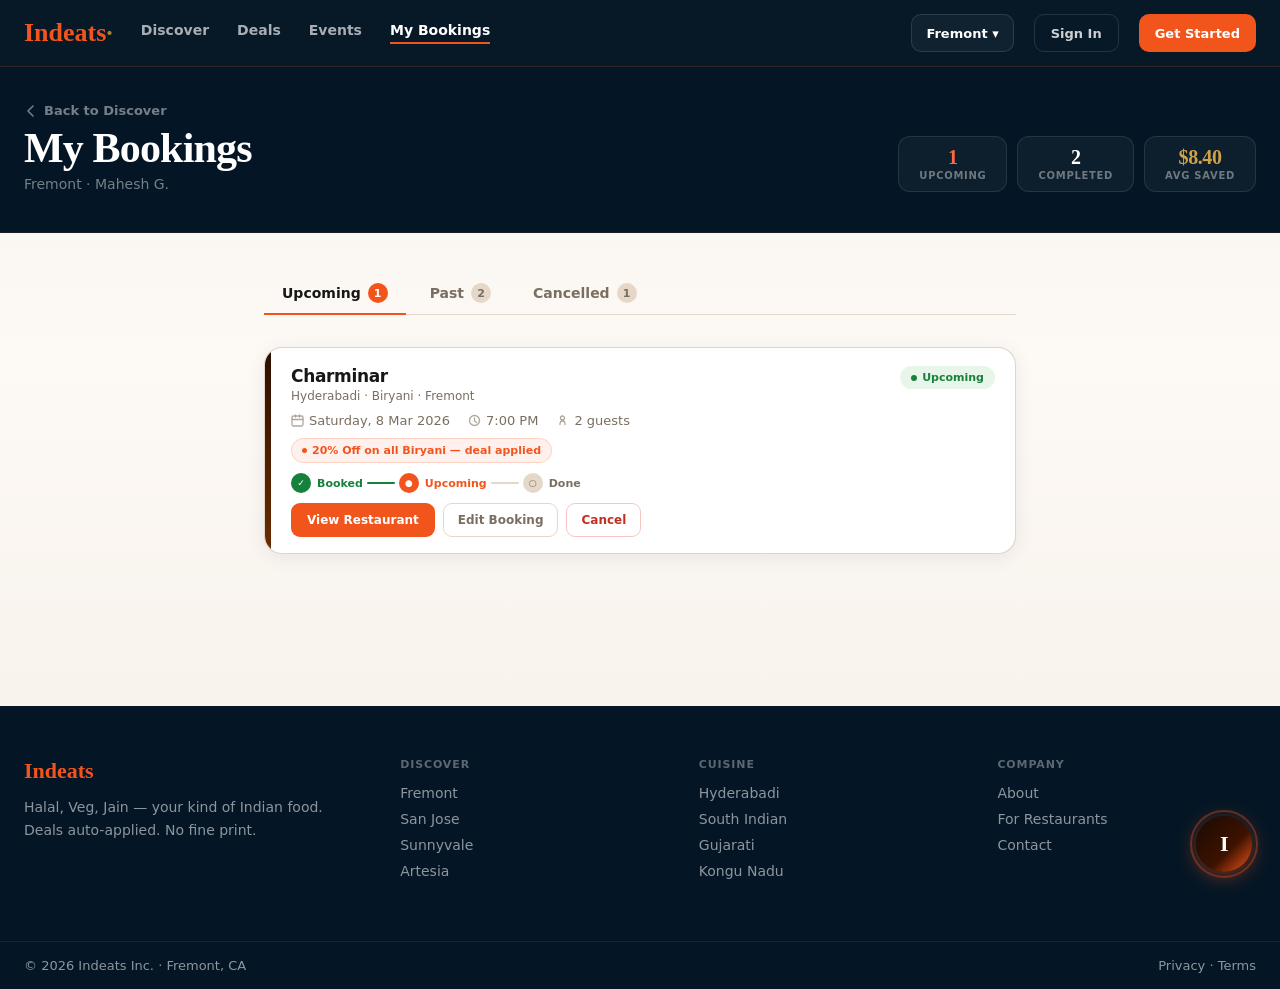
==== bookings.html @ 3383fc6b "Add files via upload" ====
<!doctype html>
<html lang="en">
<head>
<meta charset="utf-8">
<meta name="viewport" content="width=device-width, initial-scale=1">
<title>Indeats — My Bookings</title>
<style>

/* =============================================
   INDEATS DESIGN SYSTEM
   ============================================= */

:root {
  --bg:       #f6f1ea;
  --surface:  #ffffff;
  --text:     #171717;
  --muted:    #7a6e60;
  --line:     #e6d8c8;
  --nav:      #071827;
  --accent:   #f2551c;
  --accent2:  #ff6a3d;

  --card-radius: 18px;
  --card-shadow: 0 4px 20px rgba(17,24,39,.07);
  --card-shadow-hover: 0 10px 32px rgba(17,24,39,.11);

  --font-sans: Inter, ui-sans-serif, system-ui, -apple-system, sans-serif;
  --font-serif: Georgia, "Times New Roman", serif;
}

*, *::before, *::after { box-sizing: border-box; margin: 0; padding: 0; }
html, body {
  font-family: var(--font-sans);
  background: var(--bg);
  background-image: linear-gradient(180deg, #f6f1ea 0%, #fdf9f5 40%, #f9f4ee 70%, #f6f1ea 100%);
  background-attachment: fixed;
  color: var(--text);
  -webkit-font-smoothing: antialiased;
}
a { text-decoration: none; color: inherit; }
.wrap { max-width: 1320px; margin: 0 auto; padding: 0 24px; }
.wrap-narrow { max-width: 800px; margin: 0 auto; padding: 0 24px; }

/* =============================================
   NAV
   ============================================= */

.nav {
  position: sticky;
  top: 0;
  z-index: 100;
  background: var(--nav);
  border-bottom: 1px solid rgba(242,85,28,.2);
}
.nav-top {
  display: flex;
  align-items: center;
  gap: 20px;
  padding: 14px 24px;
}
.nav-tabs {
  display: flex;
  align-items: center;
  gap: 28px;
  flex-shrink: 0;
}
.brand {
  font-family: var(--font-serif);
  font-size: 26px;
  font-weight: 700;
  color: var(--accent);
  margin-right: 8px;
}
.brand-dot { color: #ad7f2d; }
.nav-links { display: flex; gap: 28px; align-items: center; }
.nav-link {
  color: rgba(255,255,255,.65);
  font-weight: 600;
  font-size: 14px;
  padding-bottom: 4px;
  border-bottom: 2px solid transparent;
  transition: color .15s;
}
.nav-link.active { color: #fff; border-bottom-color: var(--accent); }
.nav-spacer { flex: 1; }
.nav-city {
  border: 1px solid rgba(255,255,255,.12);
  background: rgba(255,255,255,.04);
  color: #fff;
  height: 38px;
  border-radius: 10px;
  padding: 0 14px;
  display: inline-flex;
  align-items: center;
  font-weight: 600;
  font-size: 13px;
  gap: 6px;
  cursor: pointer;
}
.nav-btn {
  height: 38px;
  border-radius: 10px;
  padding: 0 16px;
  display: inline-flex;
  align-items: center;
  justify-content: center;
  font-weight: 700;
  font-size: 13px;
  cursor: pointer;
}
.nav-btn.ghost {
  border: 1px solid rgba(255,255,255,.12);
  background: transparent;
  color: rgba(255,255,255,.8);
}
.nav-btn.primary { background: var(--accent); color: #fff; border: none; }

/* =============================================
   PAGE HEADER
   ============================================= */

.page-header {
  background: #041625;
  padding: 36px 24px 40px;
  border-bottom: 1px solid rgba(242,85,28,.1);
}
.page-header-inner {
  max-width: 1320px;
  margin: 0 auto;
  display: flex;
  align-items: flex-end;
  justify-content: space-between;
  gap: 20px;
  flex-wrap: wrap;
}
.page-header-left { display: flex; flex-direction: column; gap: 6px; }
.page-header-back {
  display: inline-flex;
  align-items: center;
  gap: 6px;
  font-size: 13px;
  font-weight: 600;
  color: rgba(255,255,255,.45);
  transition: color .15s;
  margin-bottom: 4px;
}
.page-header-back:hover { color: rgba(255,255,255,.8); }
.page-header-back svg { flex-shrink: 0; }
.page-header-title {
  font-family: var(--font-serif);
  font-size: 42px;
  font-weight: 700;
  color: #fff;
  line-height: .96;
  letter-spacing: -.02em;
}
.page-header-sub {
  font-size: 14px;
  color: rgba(255,255,255,.45);
  font-weight: 500;
  margin-top: 2px;
}

/* Header summary pills */
.page-header-pills {
  display: flex;
  gap: 10px;
  flex-wrap: wrap;
  align-items: center;
}
.header-pill {
  display: flex;
  flex-direction: column;
  align-items: center;
  padding: 10px 20px;
  border: 1px solid rgba(255,255,255,.1);
  border-radius: 12px;
  background: rgba(255,255,255,.04);
  gap: 3px;
  min-width: 80px;
}
.header-pill-value {
  font-size: 20px;
  font-weight: 800;
  font-family: var(--font-serif);
  color: #fff;
  line-height: 1;
  letter-spacing: -.02em;
}
.header-pill-value.accent { color: var(--accent2); }
.header-pill-value.gold   { color: #d2a145; }
.header-pill-label {
  font-size: 10px;
  font-weight: 700;
  color: rgba(255,255,255,.4);
  text-transform: uppercase;
  letter-spacing: .07em;
  white-space: nowrap;
}

/* =============================================
   PAGE BODY
   ============================================= */

.page-body { padding: 40px 0 80px; }

/* =============================================
   TAB BAR
   ============================================= */

.tab-bar {
  display: flex;
  align-items: center;
  gap: 6px;
  margin-bottom: 32px;
  border-bottom: 1px solid var(--line);
  padding-bottom: 0;
  max-width: 760px;
  width: 100%;
}
.tab-btn {
  display: inline-flex;
  align-items: center;
  gap: 7px;
  padding: 10px 18px;
  font-size: 14px;
  font-weight: 700;
  color: var(--muted);
  cursor: pointer;
  background: none;
  border: none;
  border-bottom: 2.5px solid transparent;
  font-family: var(--font-sans);
  transition: color .15s, border-color .15s;
  margin-bottom: -1px;
  white-space: nowrap;
}
.tab-btn:hover { color: var(--text); }
.tab-btn.active {
  color: var(--text);
  border-bottom-color: var(--accent);
}
.tab-count {
  display: inline-flex;
  align-items: center;
  justify-content: center;
  min-width: 20px;
  height: 20px;
  padding: 0 6px;
  background: var(--line);
  border-radius: 999px;
  font-size: 11px;
  font-weight: 800;
  color: var(--muted);
  line-height: 1;
}
.tab-btn.active .tab-count {
  background: var(--accent);
  color: #fff;
}

/* =============================================
   BOOKING CARD
   ============================================= */

.bookings-list {
  display: flex;
  flex-direction: column;
  gap: 14px;
  max-width: 760px;
  width: 100%;
}

.booking-card {
  display: flex;
  flex-direction: row;
  background: var(--surface);
  border: 1px solid rgba(221,205,188,.85);
  border-radius: var(--card-radius);
  overflow: hidden;
  box-shadow: var(--card-shadow);
  transition: box-shadow .2s ease;
}
.booking-card:hover { box-shadow: var(--card-shadow-hover); }

/* Left color identity strip */
.booking-identity {
  width: 6px;
  flex-shrink: 0;
}

/* Main content */
.booking-content {
  flex: 1;
  padding: 18px 20px 16px;
  display: flex;
  flex-direction: column;
  gap: 10px;
  min-width: 0;
}

/* Top row: name + status badge */
.booking-top {
  display: flex;
  align-items: flex-start;
  justify-content: space-between;
  gap: 12px;
}
.booking-name-block { display: flex; flex-direction: column; gap: 3px; min-width: 0; }
.booking-name {
  font-size: 17px;
  font-weight: 800;
  letter-spacing: -.02em;
  color: var(--text);
  white-space: nowrap;
  overflow: hidden;
  text-overflow: ellipsis;
}
.booking-cuisine {
  font-size: 12px;
  color: var(--muted);
  font-weight: 500;
}

.booking-status {
  display: inline-flex;
  align-items: center;
  gap: 5px;
  padding: 5px 11px;
  border-radius: 999px;
  font-size: 11px;
  font-weight: 700;
  white-space: nowrap;
  flex-shrink: 0;
}
.booking-status.upcoming  { background: #e8f5e9; color: #16803d; }
.booking-status.completed { background: #eef2ff; color: #3730a3; }
.booking-status.cancelled { background: #fde8e6; color: #c03020; }
.booking-status-dot {
  width: 6px;
  height: 6px;
  border-radius: 50%;
  flex-shrink: 0;
}
.upcoming  .booking-status-dot { background: #16803d; }
.completed .booking-status-dot { background: #3730a3; }
.cancelled .booking-status-dot { background: #c03020; }

/* Details row */
.booking-details {
  display: flex;
  align-items: center;
  gap: 18px;
  flex-wrap: wrap;
}
.booking-detail {
  display: flex;
  align-items: center;
  gap: 5px;
  font-size: 13px;
  color: var(--muted);
  font-weight: 500;
}
.booking-detail svg { flex-shrink: 0; opacity: .6; }

/* Deal applied badge */
.booking-deal {
  display: inline-flex;
  align-items: center;
  gap: 5px;
  padding: 5px 10px;
  background: rgba(242,85,28,.08);
  border: 1px solid rgba(242,85,28,.2);
  border-radius: 999px;
  font-size: 11px;
  font-weight: 700;
  color: var(--accent);
}
.booking-deal-dot {
  width: 5px;
  height: 5px;
  border-radius: 50%;
  background: var(--accent);
  flex-shrink: 0;
}

/* Progress tracker */
.booking-progress {
  display: flex;
  align-items: center;
  gap: 0;
}
.progress-step {
  display: flex;
  align-items: center;
  gap: 6px;
  font-size: 11px;
  font-weight: 700;
}
.progress-node {
  width: 20px;
  height: 20px;
  border-radius: 50%;
  display: flex;
  align-items: center;
  justify-content: center;
  flex-shrink: 0;
  font-size: 9px;
  font-weight: 800;
}
.progress-node.done  { background: #16803d; color: #fff; }
.progress-node.active { background: var(--accent); color: #fff; }
.progress-node.pending { background: var(--line); color: var(--muted); }
.progress-node.skipped { background: #fde8e6; color: #c03020; }
.progress-label { color: var(--muted); white-space: nowrap; }
.progress-label.done   { color: #16803d; }
.progress-label.active { color: var(--accent); font-weight: 800; }
.progress-label.skip   { color: #c03020; }
.progress-line {
  height: 2px;
  width: 28px;
  flex-shrink: 0;
  border-radius: 1px;
  margin: 0 4px;
}
.progress-line.done    { background: #16803d; }
.progress-line.pending { background: var(--line); }
.progress-line.skipped { background: #fde8e6; }

/* Action row */
.booking-actions {
  display: flex;
  align-items: center;
  gap: 8px;
  flex-wrap: wrap;
}
.btn-booking-primary {
  height: 34px;
  padding: 0 16px;
  background: var(--accent);
  color: #fff;
  border: none;
  border-radius: 9px;
  font-weight: 700;
  font-size: 12px;
  font-family: var(--font-sans);
  cursor: pointer;
  display: inline-flex;
  align-items: center;
  transition: background .15s;
  white-space: nowrap;
}
.btn-booking-primary:hover { background: var(--accent2); }
.btn-booking-ghost {
  height: 34px;
  padding: 0 14px;
  background: transparent;
  color: var(--muted);
  border: 1px solid var(--line);
  border-radius: 9px;
  font-weight: 600;
  font-size: 12px;
  font-family: var(--font-sans);
  cursor: pointer;
  display: inline-flex;
  align-items: center;
  transition: border-color .15s, color .15s;
  white-space: nowrap;
}
.btn-booking-ghost:hover { border-color: #c0a88c; color: var(--text); }
.btn-booking-danger {
  height: 34px;
  padding: 0 14px;
  background: transparent;
  color: #c03020;
  border: 1px solid #f5c6c0;
  border-radius: 9px;
  font-weight: 600;
  font-size: 12px;
  font-family: var(--font-sans);
  cursor: pointer;
  display: inline-flex;
  align-items: center;
  transition: background .15s, border-color .15s;
  white-space: nowrap;
}
.btn-booking-danger:hover { background: #fde8e6; border-color: #f09080; }

/* =============================================
   EMPTY STATE
   ============================================= */

.empty-state {
  display: none;
  flex-direction: column;
  align-items: center;
  text-align: center;
  padding: 80px 24px;
  gap: 16px;
}
.empty-state.visible { display: flex; }
.empty-bowl {
  width: 72px;
  height: 72px;
  border-radius: 50%;
  background: var(--line);
  display: flex;
  align-items: center;
  justify-content: center;
  margin-bottom: 4px;
}
.empty-title {
  font-family: var(--font-serif);
  font-size: 22px;
  color: var(--text);
  font-weight: 700;
}
.empty-sub {
  font-size: 14px;
  color: var(--muted);
  max-width: 360px;
  line-height: 1.6;
}
.empty-actions {
  display: flex;
  gap: 10px;
  flex-wrap: wrap;
  justify-content: center;
  margin-top: 8px;
}
.btn-empty-primary {
  height: 40px;
  padding: 0 20px;
  background: var(--accent);
  color: #fff;
  border: none;
  border-radius: 10px;
  font-weight: 700;
  font-size: 13px;
  font-family: var(--font-sans);
  cursor: pointer;
  transition: background .15s;
}
.btn-empty-primary:hover { background: var(--accent2); }
.btn-empty-ghost {
  height: 40px;
  padding: 0 18px;
  background: transparent;
  color: var(--muted);
  border: 1px solid var(--line);
  border-radius: 10px;
  font-weight: 600;
  font-size: 13px;
  font-family: var(--font-sans);
  cursor: pointer;
  transition: border-color .15s, color .15s;
}
.btn-empty-ghost:hover { border-color: #c0a88c; color: var(--text); }

/* =============================================
   FOOTER
   ============================================= */

.footer {
  background: #041625;
  color: rgba(255,255,255,.55);
  margin-top: 72px;
}
.footer-top {
  display: grid;
  grid-template-columns: 1.3fr 1fr 1fr 1fr;
  gap: 40px;
  padding: 52px 24px;
}
.footer-brand {
  font-family: var(--font-serif);
  color: var(--accent);
  font-size: 22px;
  font-weight: 700;
  margin-bottom: 12px;
}
.footer-tagline { font-size: 14px; line-height: 1.6; }
.footer-head {
  font-size: 11px;
  text-transform: uppercase;
  letter-spacing: .08em;
  color: rgba(255,255,255,.35);
  font-weight: 700;
  margin-bottom: 14px;
}
.footer-link { display: block; margin-bottom: 10px; font-size: 14px; transition: color .15s; }
.footer-link:hover { color: rgba(255,255,255,.85); }
.footer-bottom {
  border-top: 1px solid rgba(255,255,255,.07);
  padding: 16px 24px;
  display: flex;
  justify-content: space-between;
  font-size: 13px;
}

/* =============================================
   RESPONSIVE
   ============================================= */

@media (max-width: 760px) {
  /* Mobile nav — 2 rows */
  .nav-top {
    flex-wrap: wrap;
    padding: 10px 16px 0;
    gap: 8px;
  }
  .nav-tabs {
    order: 99;
    width: 100%;
    justify-content: space-around;
    gap: 0;
    border-top: 1px solid rgba(255,255,255,.08);
    padding: 0;
    margin-top: 2px;
  }
  .nav-link {
    flex: 1;
    text-align: center;
    padding: 10px 2px;
    font-size: 11px;
    white-space: nowrap;
    border-bottom: 2px solid transparent;
  }
  .nav-link.active { border-bottom-color: var(--accent); }
  .nav-spacer { flex: 1; }
  .brand { font-size: 20px; }
  .nav-btn.ghost { padding: 6px 10px; font-size: 12px; }
  .nav-btn.primary { padding: 6px 10px; font-size: 12px; }
  .nav-city { font-size: 12px; padding: 6px 10px; }

  .nav-links { display: none; }
  .footer-top { grid-template-columns: 1fr 1fr; gap: 28px; }
  .page-header-inner { flex-direction: column; align-items: flex-start; }
  .page-header-pills { width: 100%; }
  .booking-details { gap: 10px; }
  .page-header-title { font-size: 32px; }
}

</style>
</head>
<body>

<!-- NAV -->
<nav class="nav">
  <div class="nav-top">
    <a class="brand" href="index.html">Indeats<span class="brand-dot">·</span></a>
    <div class="nav-tabs">
      <a class="nav-link" href="index.html">Discover</a>
      <a class="nav-link" href="deals.html">Deals</a>
      <a class="nav-link" href="events.html">Events</a>
      <a class="nav-link active" href="bookings.html">My Bookings</a>
    </div>
    <div class="nav-spacer"></div>
    <a class="nav-city">Fremont ▾</a>
    <a class="nav-btn ghost" href="bookings.html">Sign In</a>
    <a class="nav-btn primary" href="bookings.html">Get Started</a>
  </div>
</nav>

<!-- PAGE HEADER -->
<div class="page-header">
  <div class="page-header-inner">
    <div class="page-header-left">
      <a href="index.html" class="page-header-back">
        <svg width="14" height="14" viewBox="0 0 14 14" fill="none"><path d="M9 2L4 7l5 5" stroke="currentColor" stroke-width="1.6" stroke-linecap="round" stroke-linejoin="round"/></svg>
        Back to Discover
      </a>
      <div class="page-header-title">My Bookings</div>
      <div class="page-header-sub">Fremont · Mahesh G.</div>
    </div>
    <div class="page-header-pills">
      <div class="header-pill">
        <span class="header-pill-value accent">1</span>
        <span class="header-pill-label">Upcoming</span>
      </div>
      <div class="header-pill">
        <span class="header-pill-value">2</span>
        <span class="header-pill-label">Completed</span>
      </div>
      <div class="header-pill">
        <span class="header-pill-value gold">$8.40</span>
        <span class="header-pill-label">Avg saved</span>
      </div>
    </div>
  </div>
</div>

<!-- PAGE BODY -->
<section class="page-body">
  <div class="wrap-narrow">

    <!-- TAB BAR -->
    <div class="tab-bar">
      <button class="tab-btn active" data-tab="upcoming">
        Upcoming <span class="tab-count">1</span>
      </button>
      <button class="tab-btn" data-tab="past">
        Past <span class="tab-count">2</span>
      </button>
      <button class="tab-btn" data-tab="cancelled">
        Cancelled <span class="tab-count">1</span>
      </button>
    </div>

    <!-- UPCOMING TAB -->
    <div class="tab-panel" id="tab-upcoming">
      <div class="bookings-list">

        <div class="booking-card">
          <div class="booking-identity" style="background: linear-gradient(180deg,#2a0e00,#6b2d00);"></div>
          <div class="booking-content">
            <div class="booking-top">
              <div class="booking-name-block">
                <span class="booking-name">Charminar</span>
                <span class="booking-cuisine">Hyderabadi · Biryani · Fremont</span>
              </div>
              <span class="booking-status upcoming">
                <span class="booking-status-dot"></span>
                Upcoming
              </span>
            </div>
            <div class="booking-details">
              <span class="booking-detail">
                <svg width="13" height="13" viewBox="0 0 13 13" fill="none"><rect x="1" y="2" width="11" height="10" rx="1.5" stroke="currentColor" stroke-width="1.3"/><path d="M4.5 1v2M8.5 1v2M1 5.5h11" stroke="currentColor" stroke-width="1.3" stroke-linecap="round"/></svg>
                Saturday, 8 Mar 2026
              </span>
              <span class="booking-detail">
                <svg width="13" height="13" viewBox="0 0 13 13" fill="none"><circle cx="6.5" cy="6.5" r="5" stroke="currentColor" stroke-width="1.3"/><path d="M6.5 4v3l2 1.5" stroke="currentColor" stroke-width="1.3" stroke-linecap="round"/></svg>
                7:00 PM
              </span>
              <span class="booking-detail">
                <svg width="13" height="13" viewBox="0 0 13 13" fill="none"><path d="M9 10.5C9 8.57 7.93 7 6.5 7S4 8.57 4 10.5M6.5 6a2 2 0 100-4 2 2 0 000 4z" stroke="currentColor" stroke-width="1.3" stroke-linecap="round"/></svg>
                2 guests
              </span>
            </div>
            <div>
              <span class="booking-deal">
                <span class="booking-deal-dot"></span>
                20% Off on all Biryani — deal applied
              </span>
            </div>
            <div class="booking-progress">
              <div class="progress-step">
                <div class="progress-node done">&#10003;</div>
                <span class="progress-label done">Booked</span>
              </div>
              <div class="progress-line done"></div>
              <div class="progress-step">
                <div class="progress-node active">&#9679;</div>
                <span class="progress-label active">Upcoming</span>
              </div>
              <div class="progress-line pending"></div>
              <div class="progress-step">
                <div class="progress-node pending">&#9675;</div>
                <span class="progress-label">Done</span>
              </div>
            </div>
            <div class="booking-actions">
              <button class="btn-booking-primary" onclick="location.href='charminar.html'">View Restaurant</button>
              <button class="btn-booking-ghost">Edit Booking</button>
              <button class="btn-booking-danger">Cancel</button>
            </div>
          </div>
        </div>

      </div>
    </div><!-- /tab-upcoming -->

    <!-- PAST TAB -->
    <div class="tab-panel" id="tab-past" style="display:none;">
      <div class="bookings-list">

        <div class="booking-card">
          <div class="booking-identity" style="background: linear-gradient(180deg,#0d0020,#3d0066);"></div>
          <div class="booking-content">
            <div class="booking-top">
              <div class="booking-name-block">
                <span class="booking-name">Mylapore</span>
                <span class="booking-cuisine">South Indian · Pure Veg · Fremont</span>
              </div>
              <span class="booking-status completed">
                <span class="booking-status-dot"></span>
                Completed
              </span>
            </div>
            <div class="booking-details">
              <span class="booking-detail">
                <svg width="13" height="13" viewBox="0 0 13 13" fill="none"><rect x="1" y="2" width="11" height="10" rx="1.5" stroke="currentColor" stroke-width="1.3"/><path d="M4.5 1v2M8.5 1v2M1 5.5h11" stroke="currentColor" stroke-width="1.3" stroke-linecap="round"/></svg>
                Saturday, 2 Mar 2026
              </span>
              <span class="booking-detail">
                <svg width="13" height="13" viewBox="0 0 13 13" fill="none"><circle cx="6.5" cy="6.5" r="5" stroke="currentColor" stroke-width="1.3"/><path d="M6.5 4v3l2 1.5" stroke="currentColor" stroke-width="1.3" stroke-linecap="round"/></svg>
                1:00 PM
              </span>
              <span class="booking-detail">
                <svg width="13" height="13" viewBox="0 0 13 13" fill="none"><path d="M9 10.5C9 8.57 7.93 7 6.5 7S4 8.57 4 10.5M6.5 6a2 2 0 100-4 2 2 0 000 4z" stroke="currentColor" stroke-width="1.3" stroke-linecap="round"/></svg>
                3 guests
              </span>
            </div>
            <div>
              <span class="booking-deal">
                <span class="booking-deal-dot"></span>
                Thali Special $11.99 — deal applied
              </span>
            </div>
            <div class="booking-progress">
              <div class="progress-step">
                <div class="progress-node done">&#10003;</div>
                <span class="progress-label done">Booked</span>
              </div>
              <div class="progress-line done"></div>
              <div class="progress-step">
                <div class="progress-node done">&#10003;</div>
                <span class="progress-label done">Upcoming</span>
              </div>
              <div class="progress-line done"></div>
              <div class="progress-step">
                <div class="progress-node done">&#10003;</div>
                <span class="progress-label done">Done</span>
              </div>
            </div>
            <div class="booking-actions">
              <button class="btn-booking-primary" onclick="location.href='events.html'">View Event</button>
              <button class="btn-booking-ghost">Rebook</button>
            </div>
          </div>
        </div>

        <div class="booking-card">
          <div class="booking-identity" style="background: linear-gradient(180deg,#001a0d,#005c28);"></div>
          <div class="booking-content">
            <div class="booking-top">
              <div class="booking-name-block">
                <span class="booking-name">Naga's Kitchen</span>
                <span class="booking-cuisine">Tamil Home-style · Fremont</span>
              </div>
              <span class="booking-status completed">
                <span class="booking-status-dot"></span>
                Completed
              </span>
            </div>
            <div class="booking-details">
              <span class="booking-detail">
                <svg width="13" height="13" viewBox="0 0 13 13" fill="none"><rect x="1" y="2" width="11" height="10" rx="1.5" stroke="currentColor" stroke-width="1.3"/><path d="M4.5 1v2M8.5 1v2M1 5.5h11" stroke="currentColor" stroke-width="1.3" stroke-linecap="round"/></svg>
                Sunday, 16 Feb 2026
              </span>
              <span class="booking-detail">
                <svg width="13" height="13" viewBox="0 0 13 13" fill="none"><circle cx="6.5" cy="6.5" r="5" stroke="currentColor" stroke-width="1.3"/><path d="M6.5 4v3l2 1.5" stroke="currentColor" stroke-width="1.3" stroke-linecap="round"/></svg>
                12:30 PM
              </span>
              <span class="booking-detail">
                <svg width="13" height="13" viewBox="0 0 13 13" fill="none"><path d="M9 10.5C9 8.57 7.93 7 6.5 7S4 8.57 4 10.5M6.5 6a2 2 0 100-4 2 2 0 000 4z" stroke="currentColor" stroke-width="1.3" stroke-linecap="round"/></svg>
                2 guests
              </span>
            </div>
            <div>
              <span class="booking-deal">
                <span class="booking-deal-dot"></span>
                Free Chai with any meal — deal applied
              </span>
            </div>
            <div class="booking-progress">
              <div class="progress-step">
                <div class="progress-node done">&#10003;</div>
                <span class="progress-label done">Booked</span>
              </div>
              <div class="progress-line done"></div>
              <div class="progress-step">
                <div class="progress-node done">&#10003;</div>
                <span class="progress-label done">Upcoming</span>
              </div>
              <div class="progress-line done"></div>
              <div class="progress-step">
                <div class="progress-node done">&#10003;</div>
                <span class="progress-label done">Done</span>
              </div>
            </div>
            <div class="booking-actions">
              <button class="btn-booking-primary" onclick="location.href='nagas-kitchen.html'">View Restaurant</button>
              <button class="btn-booking-ghost">Rebook</button>
            </div>
          </div>
        </div>

      </div>
    </div><!-- /tab-past -->

    <!-- CANCELLED TAB -->
    <div class="tab-panel" id="tab-cancelled" style="display:none;">
      <div class="bookings-list">

        <div class="booking-card" style="opacity: .75;">
          <div class="booking-identity" style="background: #d4c4b0;"></div>
          <div class="booking-content">
            <div class="booking-top">
              <div class="booking-name-block">
                <span class="booking-name">Naga's Kitchen</span>
                <span class="booking-cuisine">Tamil Home-style · Fremont</span>
              </div>
              <span class="booking-status cancelled">
                <span class="booking-status-dot"></span>
                Cancelled
              </span>
            </div>
            <div class="booking-details">
              <span class="booking-detail">
                <svg width="13" height="13" viewBox="0 0 13 13" fill="none"><rect x="1" y="2" width="11" height="10" rx="1.5" stroke="currentColor" stroke-width="1.3"/><path d="M4.5 1v2M8.5 1v2M1 5.5h11" stroke="currentColor" stroke-width="1.3" stroke-linecap="round"/></svg>
                Friday, 28 Feb 2026
              </span>
              <span class="booking-detail">
                <svg width="13" height="13" viewBox="0 0 13 13" fill="none"><circle cx="6.5" cy="6.5" r="5" stroke="currentColor" stroke-width="1.3"/><path d="M6.5 4v3l2 1.5" stroke="currentColor" stroke-width="1.3" stroke-linecap="round"/></svg>
                6:30 PM
              </span>
              <span class="booking-detail">
                <svg width="13" height="13" viewBox="0 0 13 13" fill="none"><path d="M9 10.5C9 8.57 7.93 7 6.5 7S4 8.57 4 10.5M6.5 6a2 2 0 100-4 2 2 0 000 4z" stroke="currentColor" stroke-width="1.3" stroke-linecap="round"/></svg>
                2 guests
              </span>
            </div>
            <div>
              <span class="booking-deal">
                <span class="booking-deal-dot"></span>
                Free Chai with any meal — deal not applied
              </span>
            </div>
            <div class="booking-progress">
              <div class="progress-step">
                <div class="progress-node done">&#10003;</div>
                <span class="progress-label done">Booked</span>
              </div>
              <div class="progress-line skipped"></div>
              <div class="progress-step">
                <div class="progress-node skipped">&#8211;</div>
                <span class="progress-label skip">Upcoming</span>
              </div>
              <div class="progress-line skipped"></div>
              <div class="progress-step">
                <div class="progress-node skipped">&#10005;</div>
                <span class="progress-label skip">Cancelled</span>
              </div>
            </div>
            <div class="booking-actions">
              <button class="btn-booking-primary" onclick="location.href='deals.html'">Rebook with Deal</button>
              <button class="btn-booking-ghost" onclick="location.href='nagas-kitchen.html'">View Restaurant</button>
            </div>
          </div>
        </div>

      </div>
    </div><!-- /tab-cancelled -->

    <!-- EMPTY STATE (hidden by default, shown when a tab has 0 bookings) -->
    <div class="empty-state" id="empty-state">
      <div class="empty-bowl">
        <svg width="32" height="32" viewBox="0 0 32 32" fill="none">
          <path d="M6 18c0 5.523 4.477 10 10 10s10-4.477 10-10H6z" stroke="#b0a090" stroke-width="1.6" fill="none"/>
          <path d="M4 18h24M12 10c0-2.209 1.791-4 4-4s4 1.791 4 4" stroke="#b0a090" stroke-width="1.6" stroke-linecap="round"/>
        </svg>
      </div>
      <div class="empty-title">Nothing here yet</div>
      <p class="empty-sub">You don't have any reservations in this status. Explore restaurants, deals, and events to book your next table.</p>
      <div class="empty-actions">
        <button class="btn-empty-primary" onclick="location.href='index.html'">Explore Restaurants</button>
        <button class="btn-empty-ghost" onclick="location.href='deals.html'">Browse Deals</button>
      </div>
    </div>

  </div>
</section>

<!-- FOOTER -->
<footer class="footer">
  <div class="wrap footer-top">
    <div>
      <div class="footer-brand">Indeats</div>
      <p class="footer-tagline">Halal, Veg, Jain — your kind of Indian food.<br>Deals auto-applied. No fine print.</p>
    </div>
    <div>
      <div class="footer-head">Discover</div>
      <a class="footer-link" href="index.html">Fremont</a>
      <a class="footer-link" href="index.html">San Jose</a>
      <a class="footer-link" href="index.html">Sunnyvale</a>
      <a class="footer-link" href="index.html">Artesia</a>
    </div>
    <div>
      <div class="footer-head">Cuisine</div>
      <a class="footer-link" href="index.html">Hyderabadi</a>
      <a class="footer-link" href="index.html">South Indian</a>
      <a class="footer-link" href="index.html">Gujarati</a>
      <a class="footer-link" href="index.html">Kongu Nadu</a>
    </div>
    <div>
      <div class="footer-head">Company</div>
      <a class="footer-link" href="#">About</a>
      <a class="footer-link" href="https://partners.indeats.app" target="_blank">For Restaurants</a>
      <a class="footer-link" href="#">Contact</a>
    </div>
  </div>
  <div class="wrap footer-bottom">
    <div>© 2026 Indeats Inc. · Fremont, CA</div>
    <div>Privacy · Terms</div>
  </div>
</footer>

<script>
(function(){
  const tabs    = Array.from(document.querySelectorAll('.tab-btn'));
  const panels  = Array.from(document.querySelectorAll('.tab-panel'));
  const emptyEl = document.getElementById('empty-state');

  const counts = { upcoming: 1, past: 2, cancelled: 1 };

  function switchTab(tabId){
    tabs.forEach(t   => t.classList.toggle('active', t.dataset.tab === tabId));
    panels.forEach(p => p.style.display = p.id === 'tab-' + tabId ? '' : 'none');
    const isEmpty = counts[tabId] === 0;
    emptyEl.classList.toggle('visible', isEmpty);
    document.querySelector('#tab-' + tabId + ' .bookings-list').style.display = isEmpty ? 'none' : '';
  }

  tabs.forEach(tab => {
    tab.addEventListener('click', () => switchTab(tab.dataset.tab));
  });

  switchTab('upcoming');
})();
</script>

<script src="indeats-patches.js"></script>
<script src="indeats-ai.js"></script>
</body>
</html>
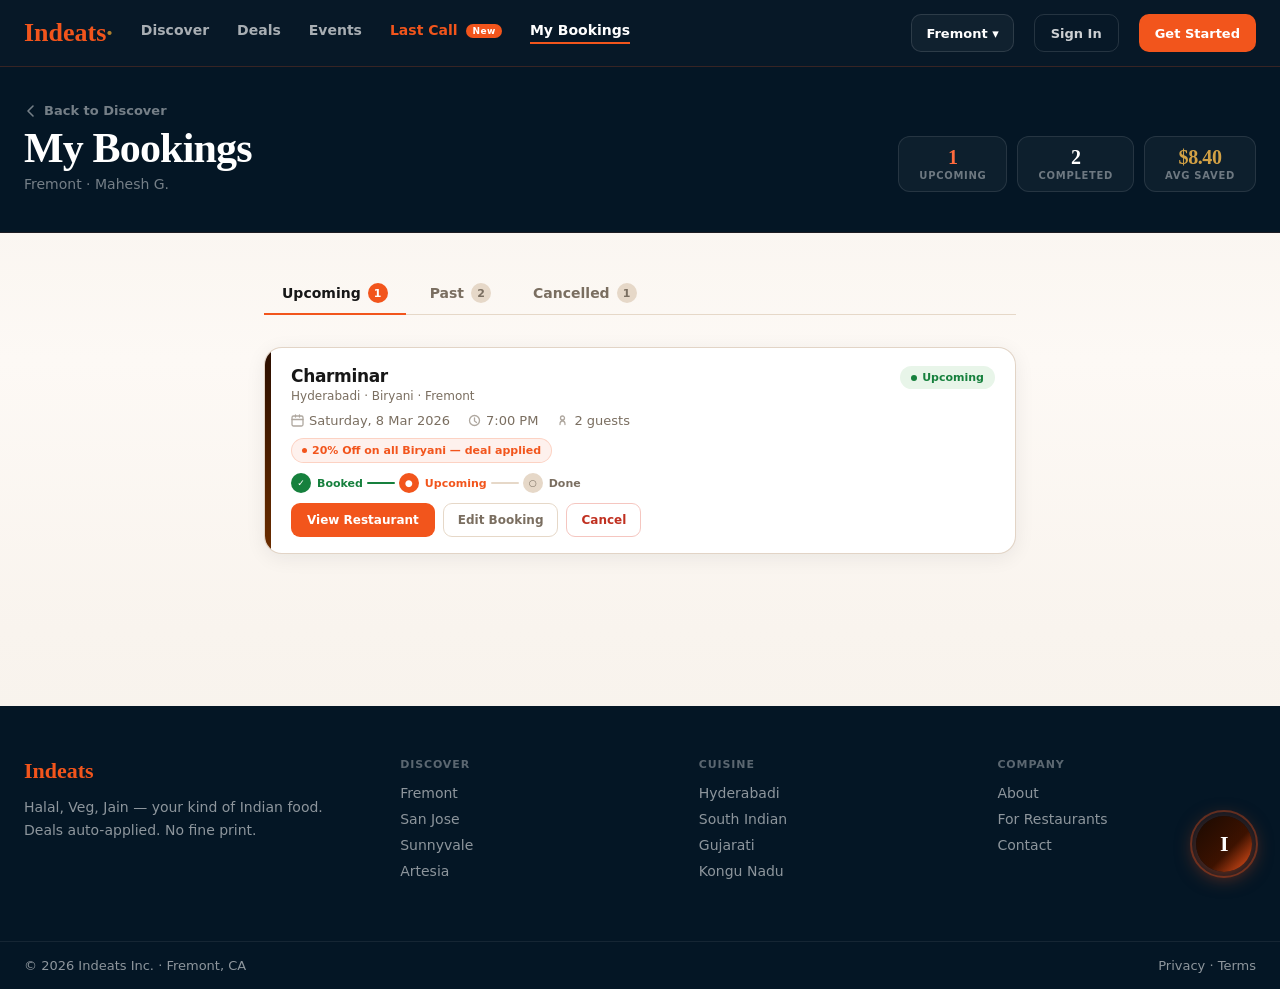
==== commit c0b2337d: "Add files via upload" ====
--- a/bookings.html
+++ b/bookings.html
@@ -641,6 +641,10 @@
   .page-header-title { font-size: 32px; }
 }
 
+
+  .nav-lastcall { color: var(--accent) !important; }
+  .nav-new-badge { background: var(--accent); color: #fff; font-size: 9px; font-weight: 700; padding: 2px 6px; border-radius: 10px; margin-left: 4px; vertical-align: middle; letter-spacing: 0.5px; }
+
 </style>
 </head>
 <body>
@@ -653,6 +657,7 @@
       <a class="nav-link" href="index.html">Discover</a>
       <a class="nav-link" href="deals.html">Deals</a>
       <a class="nav-link" href="events.html">Events</a>
+      <a class="nav-link nav-lastcall" href="lastcall.html">Last Call <span class="nav-new-badge">New</span></a>
       <a class="nav-link active" href="bookings.html">My Bookings</a>
     </div>
     <div class="nav-spacer"></div>
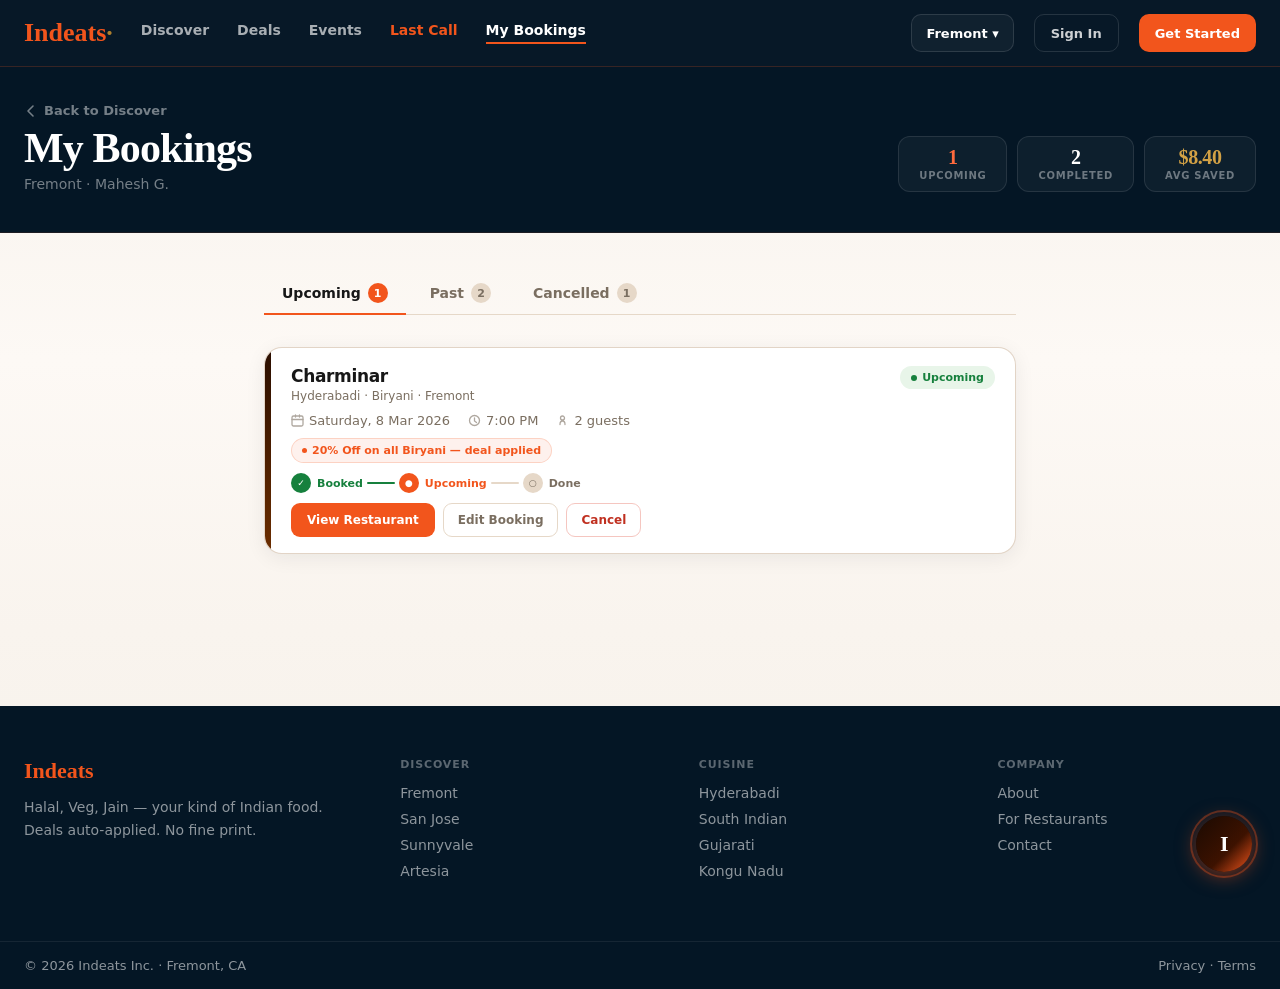
==== commit dcde3f4f: "Add files via upload" ====
--- a/bookings.html
+++ b/bookings.html
@@ -82,6 +82,7 @@
   transition: color .15s;
 }
 .nav-link.active { color: #fff; border-bottom-color: var(--accent); }
+.nav-link.nav-lastcall { color: var(--accent); }
 .nav-spacer { flex: 1; }
 .nav-city {
   border: 1px solid rgba(255,255,255,.12);
@@ -604,34 +605,14 @@
 
 @media (max-width: 760px) {
   /* Mobile nav — 2 rows */
-  .nav-top {
-    flex-wrap: wrap;
-    padding: 10px 16px 0;
-    gap: 8px;
-  }
-  .nav-tabs {
-    order: 99;
-    width: 100%;
-    justify-content: space-around;
-    gap: 0;
-    border-top: 1px solid rgba(255,255,255,.08);
-    padding: 0;
-    margin-top: 2px;
-  }
-  .nav-link {
-    flex: 1;
-    text-align: center;
-    padding: 10px 2px;
-    font-size: 11px;
-    white-space: nowrap;
-    border-bottom: 2px solid transparent;
-  }
-  .nav-link.active { border-bottom-color: var(--accent); }
-  .nav-spacer { flex: 1; }
+    /* Mobile top bar — logo + city only */
+  .nav-top { padding: 10px 16px; gap: 10px; }
+  .nav-tabs { display: none; }
+  .nav-spacer { display: none; }
+  .nav-btn.ghost { display: none; }
+  .nav-btn.primary { display: none; }
   .brand { font-size: 20px; }
-  .nav-btn.ghost { padding: 6px 10px; font-size: 12px; }
-  .nav-btn.primary { padding: 6px 10px; font-size: 12px; }
-  .nav-city { font-size: 12px; padding: 6px 10px; }
+  .nav-city { font-size: 12px; padding: 6px 10px; height: 34px; }
 
   .nav-links { display: none; }
   .footer-top { grid-template-columns: 1fr 1fr; gap: 28px; }
@@ -643,13 +624,61 @@
 
 
   .nav-lastcall { color: var(--accent) !important; }
-  .nav-new-badge { background: var(--accent); color: #fff; font-size: 9px; font-weight: 700; padding: 2px 6px; border-radius: 10px; margin-left: 4px; vertical-align: middle; letter-spacing: 0.5px; }
+
+
+/* ── BOTTOM NAV (mobile only) ── */
+.bottom-nav { display: none; }
+
+@media (max-width: 760px) {
+  body { padding-bottom: 72px; }
+  .bottom-nav {
+    display: flex;
+    position: fixed;
+    bottom: 0; left: 0; right: 0;
+    z-index: 200;
+    background: var(--nav);
+    border-top: 1px solid rgba(255,255,255,.08);
+    padding: 8px 0 20px;
+    align-items: flex-end;
+  }
+  .bnav-item {
+    flex: 1;
+    display: flex;
+    flex-direction: column;
+    align-items: center;
+    gap: 3px;
+    text-decoration: none;
+    padding-top: 4px;
+  }
+  .bnav-icon { width: 24px; height: 24px; display: flex; align-items: center; justify-content: center; }
+  .bnav-label { font-size: 10px; font-weight: 600; color: rgba(255,255,255,.4); letter-spacing: .01em; }
+  .bnav-item.active .bnav-label { color: #fff; }
+  .bnav-item.active .bnav-icon svg { stroke: #fff; }
+  .bnav-item .bnav-icon svg { stroke: rgba(255,255,255,.4); }
+  .bnav-fab {
+    flex: 1; display: flex; flex-direction: column;
+    align-items: center; gap: 3px;
+    text-decoration: none; position: relative; padding-top: 0;
+  }
+  .bnav-fab-circle {
+    position: absolute; top: -22px;
+    width: 50px; height: 50px; border-radius: 50%;
+    background: var(--accent);
+    display: flex; align-items: center; justify-content: center;
+    box-shadow: 0 4px 16px rgba(242,85,28,.55);
+    border: 3px solid var(--nav);
+  }
+  .bnav-fab-label {
+    font-size: 10px; font-weight: 700;
+    color: var(--accent); margin-top: 32px; letter-spacing: .01em;
+  }
+}
 
 </style>
 </head>
 <body>
 
-<!-- NAV -->
+<!-- NAV — Desktop: full top nav | Mobile: logo+city only -->
 <nav class="nav">
   <div class="nav-top">
     <a class="brand" href="index.html">Indeats<span class="brand-dot">·</span></a>
@@ -657,7 +686,7 @@
       <a class="nav-link" href="index.html">Discover</a>
       <a class="nav-link" href="deals.html">Deals</a>
       <a class="nav-link" href="events.html">Events</a>
-      <a class="nav-link nav-lastcall" href="lastcall.html">Last Call <span class="nav-new-badge">New</span></a>
+      <a class="nav-link nav-lastcall" href="lastcall.html">Last Call</a>
       <a class="nav-link active" href="bookings.html">My Bookings</a>
     </div>
     <div class="nav-spacer"></div>
@@ -666,6 +695,51 @@
     <a class="nav-btn primary" href="bookings.html">Get Started</a>
   </div>
 </nav>
+
+<!-- BOTTOM NAV — Mobile only -->
+<nav class="bottom-nav">
+  <a class="bnav-item" href="index.html">
+    <div class="bnav-icon">
+      <svg width="22" height="22" viewBox="0 0 24 24" fill="none" stroke-width="2" stroke-linecap="round" stroke-linejoin="round">
+        <circle cx="11" cy="11" r="7"/><path d="M21 21l-4.35-4.35"/>
+      </svg>
+    </div>
+    <span class="bnav-label">Discover</span>
+  </a>
+  <a class="bnav-item" href="deals.html">
+    <div class="bnav-icon">
+      <svg width="22" height="22" viewBox="0 0 24 24" fill="none" stroke-width="2" stroke-linecap="round" stroke-linejoin="round">
+        <path d="M20.59 13.41l-7.17 7.17a2 2 0 01-2.83 0L2 12V2h10l8.59 8.59a2 2 0 010 2.82z"/><line x1="7" y1="7" x2="7.01" y2="7"/>
+      </svg>
+    </div>
+    <span class="bnav-label">Deals</span>
+  </a>
+  <a class="bnav-fab" href="lastcall.html">
+    <div class="bnav-fab-circle">
+      <svg width="22" height="22" viewBox="0 0 24 24" fill="none" stroke="#fff" stroke-width="2.2" stroke-linecap="round" stroke-linejoin="round">
+        <circle cx="12" cy="12" r="10"/><polyline points="12 6 12 12 16 14"/>
+      </svg>
+    </div>
+    <span class="bnav-fab-label">Last Call</span>
+  </a>
+  <a class="bnav-item" href="events.html">
+    <div class="bnav-icon">
+      <svg width="22" height="22" viewBox="0 0 24 24" fill="none" stroke-width="2" stroke-linecap="round" stroke-linejoin="round">
+        <rect x="3" y="4" width="18" height="18" rx="2"/><path d="M16 2v4M8 2v4M3 10h18"/>
+      </svg>
+    </div>
+    <span class="bnav-label">Events</span>
+  </a>
+  <a class="bnav-item active" href="bookings.html">
+    <div class="bnav-icon">
+      <svg width="22" height="22" viewBox="0 0 24 24" fill="none" stroke-width="2" stroke-linecap="round" stroke-linejoin="round">
+        <circle cx="12" cy="8" r="4"/><path d="M4 20c0-4 3.6-7 8-7s8 3 8 7"/>
+      </svg>
+    </div>
+    <span class="bnav-label">Account</span>
+  </a>
+</nav>
+
 
 <!-- PAGE HEADER -->
 <div class="page-header">
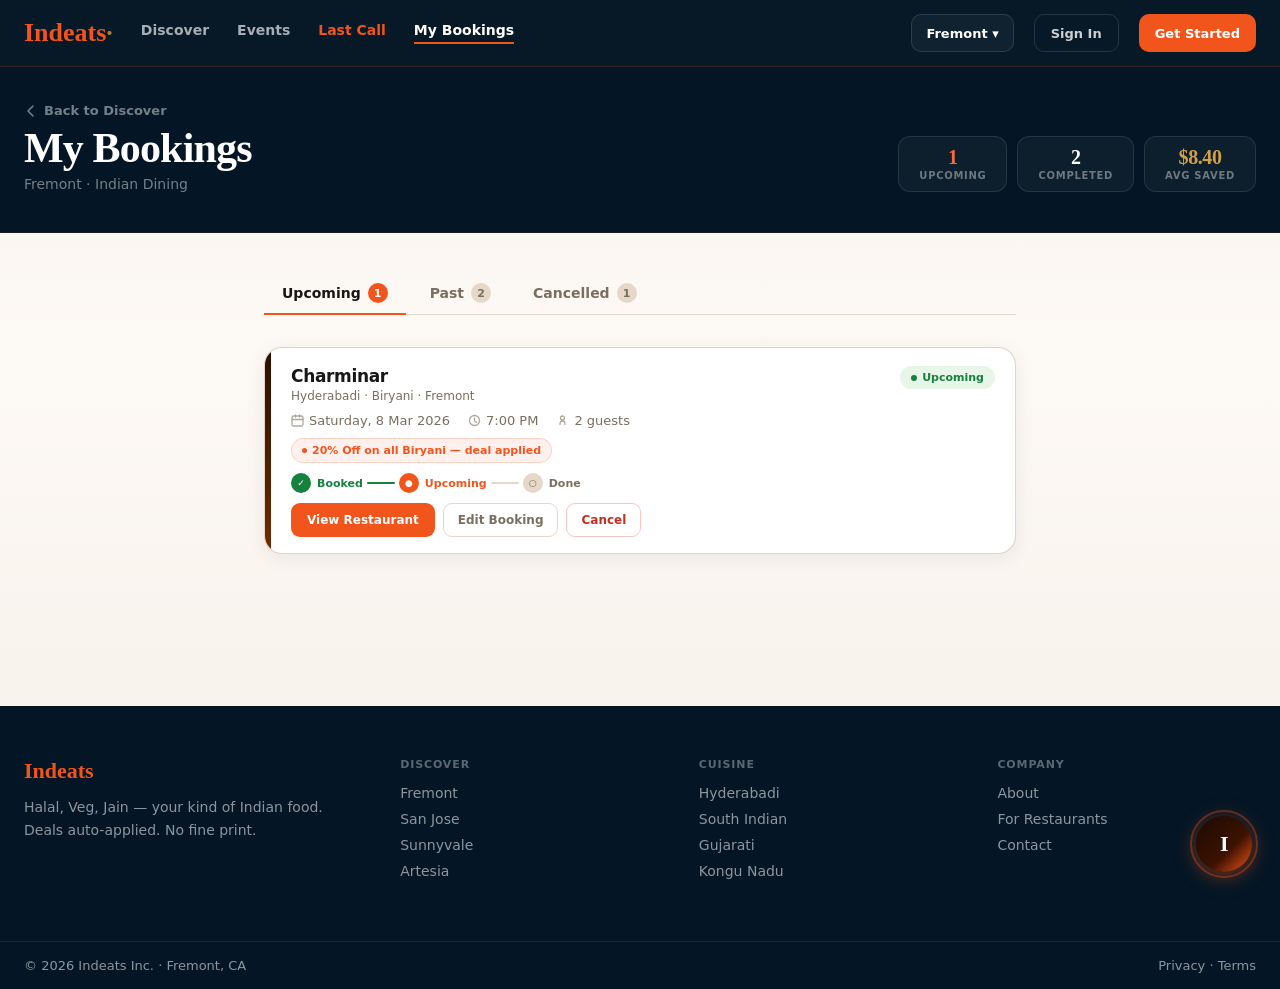
==== commit 3121f6c7: "Add files via upload" ====
--- a/bookings.html
+++ b/bookings.html
@@ -608,8 +608,8 @@
     /* Mobile top bar — logo + city only */
   .nav-top { padding: 10px 16px; gap: 10px; }
   .nav-tabs { display: none; }
-  .nav-spacer { display: none; }
-  .nav-btn.ghost { display: none; }
+  .nav-spacer { flex: 1; }
+  .nav-btn.ghost { display: inline-flex; padding: 6px 12px; font-size: 12px; }
   .nav-btn.primary { display: none; }
   .brand { font-size: 20px; }
   .nav-city { font-size: 12px; padding: 6px 10px; height: 34px; }
@@ -674,6 +674,178 @@
   }
 }
 
+/* ═══════════════════════════════════════════
+   FILTER BAR — Option 3: Underline Rail + Chips
+   ═══════════════════════════════════════════ */
+.diet-bar {
+  position: sticky;
+  top: 72px;
+  z-index: 90;
+  background: var(--bg);
+}
+
+/* ── Rail row ── */
+.filter-rail {
+  display: flex;
+  align-items: flex-end;
+  gap: 0;
+  overflow-x: auto;
+  scrollbar-width: none;
+  -webkit-overflow-scrolling: touch;
+  border-bottom: 1.5px solid var(--line);
+  margin-bottom: 0;
+}
+.filter-rail::-webkit-scrollbar { display: none; }
+
+.rail-item {
+  display: inline-flex;
+  flex-direction: column;
+  align-items: center;
+  padding: 0 18px;
+  cursor: pointer;
+  white-space: nowrap;
+  position: relative;
+  flex-shrink: 0;
+  border: none;
+  background: transparent;
+  font-family: var(--font-sans);
+}
+.rail-text {
+  font-size: 13px;
+  font-weight: 600;
+  color: var(--muted);
+  padding: 12px 0 13px;
+  transition: color .15s;
+  display: flex;
+  align-items: center;
+  gap: 5px;
+  line-height: 1;
+}
+.rail-bar {
+  position: absolute;
+  bottom: -1.5px;
+  left: 18px;
+  right: 18px;
+  height: 2.5px;
+  border-radius: 2px;
+  background: transparent;
+  transition: background .15s;
+}
+.rail-item.active .rail-text { color: var(--text); font-weight: 700; }
+.rail-item.active-acc .rail-text { color: var(--accent); font-weight: 700; }
+.rail-item.active .rail-bar { background: var(--text); }
+.rail-item.active-acc .rail-bar { background: var(--accent); }
+.rail-item:hover .rail-text { color: var(--text); }
+
+.rail-badge {
+  display: inline-flex;
+  align-items: center;
+  justify-content: center;
+  min-width: 18px;
+  height: 17px;
+  padding: 0 5px;
+  border-radius: 999px;
+  font-size: 10px;
+  font-weight: 800;
+  background: var(--accent);
+  color: #fff;
+  line-height: 1;
+  font-family: var(--font-sans);
+}
+.rail-item.active-acc .rail-badge {
+  background: rgba(242,85,28,.15);
+  color: var(--accent);
+}
+
+/* ── Chips row ── */
+.filter-chips-row {
+  display: flex;
+  align-items: center;
+  gap: 7px;
+  padding: 12px 0 14px;
+  overflow-x: auto;
+  scrollbar-width: none;
+  -webkit-overflow-scrolling: touch;
+}
+.filter-chips-row::-webkit-scrollbar { display: none; }
+
+.diet-chip {
+  display: inline-flex;
+  align-items: center;
+  gap: 5px;
+  padding: 6px 13px;
+  border-radius: 999px;
+  border: none;
+  background: #ede6dc;
+  font-size: 12px;
+  font-weight: 600;
+  color: #5a4e42;
+  cursor: pointer;
+  white-space: nowrap;
+  transition: all .15s;
+  font-family: var(--font-sans);
+  flex-shrink: 0;
+}
+.diet-chip:hover { background: #e0d4c4; color: var(--text); }
+.diet-chip.active { background: #171717; color: #fff; }
+
+.diet-dot {
+  width: 7px;
+  height: 7px;
+  border-radius: 50%;
+  flex-shrink: 0;
+  transition: background .15s;
+}
+.diet-chip.active .diet-dot { background: rgba(255,255,255,.7) !important; }
+
+.quick-chip {
+  display: inline-flex;
+  align-items: center;
+  padding: 6px 13px;
+  border-radius: 999px;
+  border: 1.5px solid var(--line);
+  background: var(--surface);
+  font-size: 12px;
+  font-weight: 600;
+  color: var(--muted);
+  cursor: pointer;
+  white-space: nowrap;
+  transition: all .15s;
+  font-family: var(--font-sans);
+  flex-shrink: 0;
+}
+.quick-chip:hover { border-color: #c0a88c; color: var(--text); }
+.quick-chip.active { background: var(--accent); color: #fff; border-color: var(--accent); }
+
+.diet-chip:focus, .quick-chip:focus, .rail-item:focus, .mode-pill:focus, .mode-pill-deals:focus { outline: none; }
+
+.filter-sep {
+  width: 1px;
+  height: 18px;
+  background: var(--line);
+  flex-shrink: 0;
+  margin: 0 2px;
+}
+
+/* Desktop */
+@media (min-width: 761px) {
+  .diet-bar { top: 72px; }
+  .rail-item { padding: 0 20px; }
+  .rail-bar { left: 20px; right: 20px; }
+  .rail-text { font-size: 14px; padding: 13px 0 14px; }
+  .diet-chip, .quick-chip { font-size: 13px; padding: 7px 15px; }
+  .filter-chips-row { gap: 9px; padding: 14px 0 16px; }
+}
+
+/* Mobile */
+@media (max-width: 760px) {
+  .diet-bar { top: 56px; }
+  .rail-item { padding: 0 14px; }
+  .rail-bar { left: 14px; right: 14px; }
+  .rail-text { font-size: 12px; padding: 10px 0 11px; }
+  .diet-chip, .quick-chip { font-size: 11px; padding: 6px 11px; }
+  .filter-chips-row { padding: 10px 0 12px; gap: 6px; }
+}
 </style>
 </head>
 <body>
@@ -684,7 +856,6 @@
     <a class="brand" href="index.html">Indeats<span class="brand-dot">·</span></a>
     <div class="nav-tabs">
       <a class="nav-link" href="index.html">Discover</a>
-      <a class="nav-link" href="deals.html">Deals</a>
       <a class="nav-link" href="events.html">Events</a>
       <a class="nav-link nav-lastcall" href="lastcall.html">Last Call</a>
       <a class="nav-link active" href="bookings.html">My Bookings</a>
@@ -696,11 +867,12 @@
   </div>
 </nav>
 
+
 <!-- BOTTOM NAV — Mobile only -->
 <nav class="bottom-nav">
   <a class="bnav-item" href="index.html">
     <div class="bnav-icon">
-      <svg width="22" height="22" viewBox="0 0 24 24" fill="none" stroke-width="2" stroke-linecap="round" stroke-linejoin="round">
+      <svg width="22" height="22" viewBox="0 0 24 24" fill="none" stroke="rgba(255,255,255,0.4)" stroke-width="2" stroke-linecap="round" stroke-linejoin="round">
         <circle cx="11" cy="11" r="7"/><path d="M21 21l-4.35-4.35"/>
       </svg>
     </div>
@@ -708,7 +880,7 @@
   </a>
   <a class="bnav-item" href="deals.html">
     <div class="bnav-icon">
-      <svg width="22" height="22" viewBox="0 0 24 24" fill="none" stroke-width="2" stroke-linecap="round" stroke-linejoin="round">
+      <svg width="22" height="22" viewBox="0 0 24 24" fill="none" stroke="rgba(255,255,255,0.4)" stroke-width="2" stroke-linecap="round" stroke-linejoin="round">
         <path d="M20.59 13.41l-7.17 7.17a2 2 0 01-2.83 0L2 12V2h10l8.59 8.59a2 2 0 010 2.82z"/><line x1="7" y1="7" x2="7.01" y2="7"/>
       </svg>
     </div>
@@ -724,21 +896,23 @@
   </a>
   <a class="bnav-item" href="events.html">
     <div class="bnav-icon">
-      <svg width="22" height="22" viewBox="0 0 24 24" fill="none" stroke-width="2" stroke-linecap="round" stroke-linejoin="round">
+      <svg width="22" height="22" viewBox="0 0 24 24" fill="none" stroke="rgba(255,255,255,0.4)" stroke-width="2" stroke-linecap="round" stroke-linejoin="round">
         <rect x="3" y="4" width="18" height="18" rx="2"/><path d="M16 2v4M8 2v4M3 10h18"/>
       </svg>
     </div>
     <span class="bnav-label">Events</span>
   </a>
   <a class="bnav-item active" href="bookings.html">
-    <div class="bnav-icon">
-      <svg width="22" height="22" viewBox="0 0 24 24" fill="none" stroke-width="2" stroke-linecap="round" stroke-linejoin="round">
+    <div class="bnav-icon bnav-account-wrap">
+      <svg width="22" height="22" viewBox="0 0 24 24" fill="none" stroke="#ffffff" stroke-width="2" stroke-linecap="round" stroke-linejoin="round">
         <circle cx="12" cy="8" r="4"/><path d="M4 20c0-4 3.6-7 8-7s8 3 8 7"/>
       </svg>
+      <span class="bnav-account-dot"></span>
     </div>
     <span class="bnav-label">Account</span>
   </a>
 </nav>
+
 
 
 <!-- PAGE HEADER -->
@@ -750,7 +924,7 @@
         Back to Discover
       </a>
       <div class="page-header-title">My Bookings</div>
-      <div class="page-header-sub">Fremont · Mahesh G.</div>
+      <div class="page-header-sub">Fremont · Indian Dining</div>
     </div>
     <div class="page-header-pills">
       <div class="header-pill">
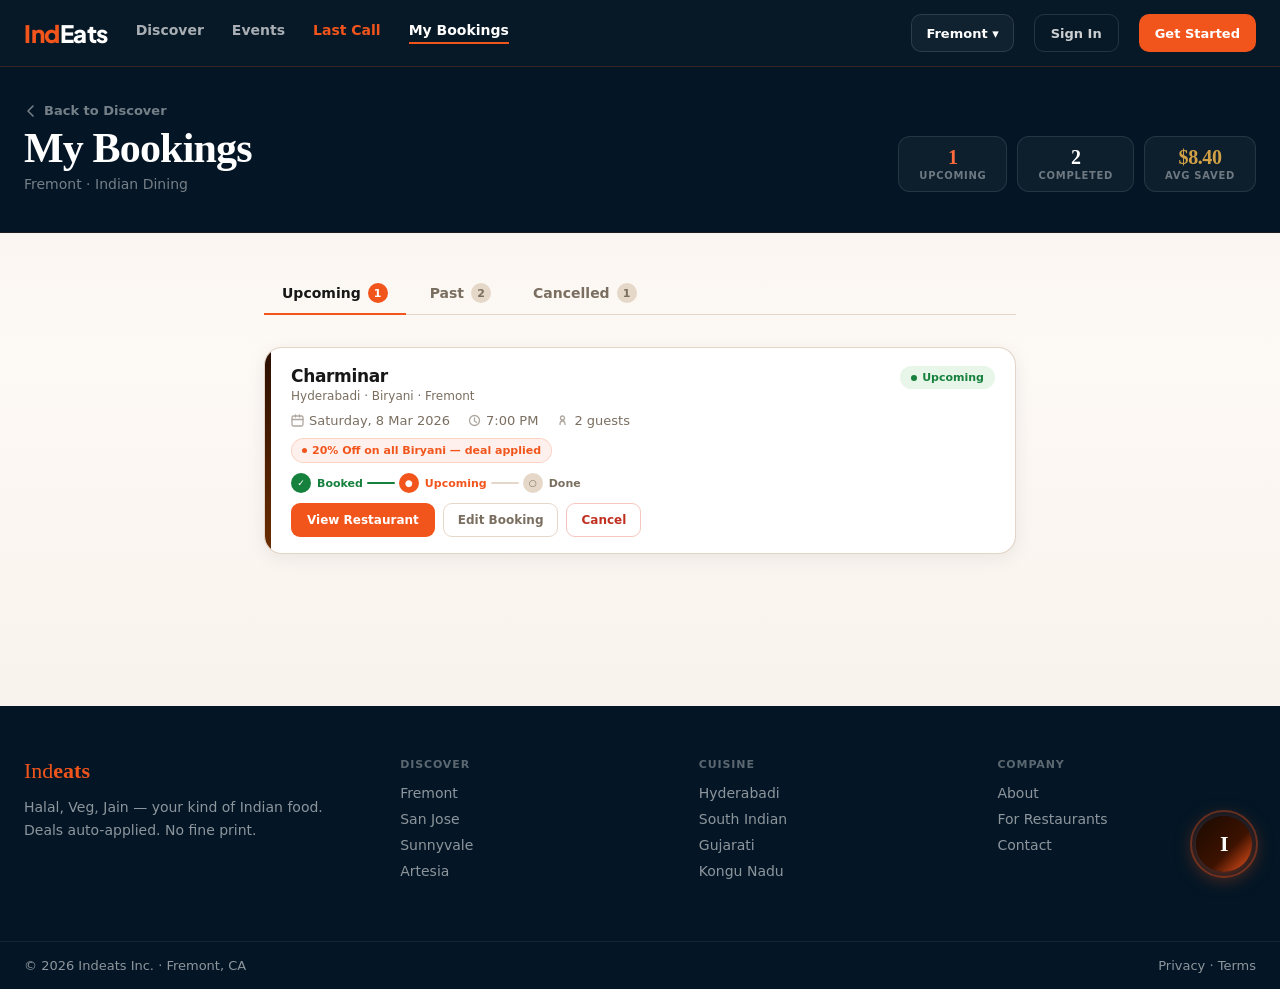
==== commit c1f38f4f: "Add files via upload" ====
--- a/bookings.html
+++ b/bookings.html
@@ -1,6 +1,7 @@
 <!doctype html>
 <html lang="en">
 <head>
+<link href="https://fonts.googleapis.com/css2?family=Plus+Jakarta+Sans:wght@800&display=swap" rel="stylesheet">
 <meta charset="utf-8">
 <meta name="viewport" content="width=device-width, initial-scale=1">
 <title>Indeats — My Bookings</title>
@@ -65,13 +66,29 @@
   flex-shrink: 0;
 }
 .brand {
-  font-family: var(--font-serif);
-  font-size: 26px;
-  font-weight: 700;
-  color: var(--accent);
+  display: inline-flex;
+  align-items: center;
+  gap: 0;
   margin-right: 8px;
-}
-.brand-dot { color: #ad7f2d; }
+  text-decoration: none;
+  line-height: 1;
+}
+.brand-ind {
+  font-family: 'Plus Jakarta Sans', var(--font-sans);
+  font-size: 24px;
+  font-weight: 800;
+  color: #f2551c;
+  letter-spacing: -.02em;
+  line-height: 1;
+}
+.brand-eats {
+  font-family: 'Plus Jakarta Sans', var(--font-sans);
+  font-size: 24px;
+  font-weight: 800;
+  color: #fff;
+  letter-spacing: -.02em;
+  line-height: 1;
+}
 .nav-links { display: flex; gap: 28px; align-items: center; }
 .nav-link {
   color: rgba(255,255,255,.65);
@@ -611,7 +628,7 @@
   .nav-spacer { flex: 1; }
   .nav-btn.ghost { display: inline-flex; padding: 6px 12px; font-size: 12px; }
   .nav-btn.primary { display: none; }
-  .brand { font-size: 20px; }
+  .brand-ind, .brand-eats { font-size: 20px; }
   .nav-city { font-size: 12px; padding: 6px 10px; height: 34px; }
 
   .nav-links { display: none; }
@@ -853,7 +870,7 @@
 <!-- NAV — Desktop: full top nav | Mobile: logo+city only -->
 <nav class="nav">
   <div class="nav-top">
-    <a class="brand" href="index.html">Indeats<span class="brand-dot">·</span></a>
+    <a class="brand" href="index.html"><span class="brand-ind">Ind</span><span class="brand-eats">Eats</span></a>
     <div class="nav-tabs">
       <a class="nav-link" href="index.html">Discover</a>
       <a class="nav-link" href="events.html">Events</a>
@@ -1229,7 +1246,7 @@
 <footer class="footer">
   <div class="wrap footer-top">
     <div>
-      <div class="footer-brand">Indeats</div>
+      <div class="footer-brand"><span style="font-weight:300">Ind</span><span style="font-weight:800">eats</span></div>
       <p class="footer-tagline">Halal, Veg, Jain — your kind of Indian food.<br>Deals auto-applied. No fine print.</p>
     </div>
     <div>
